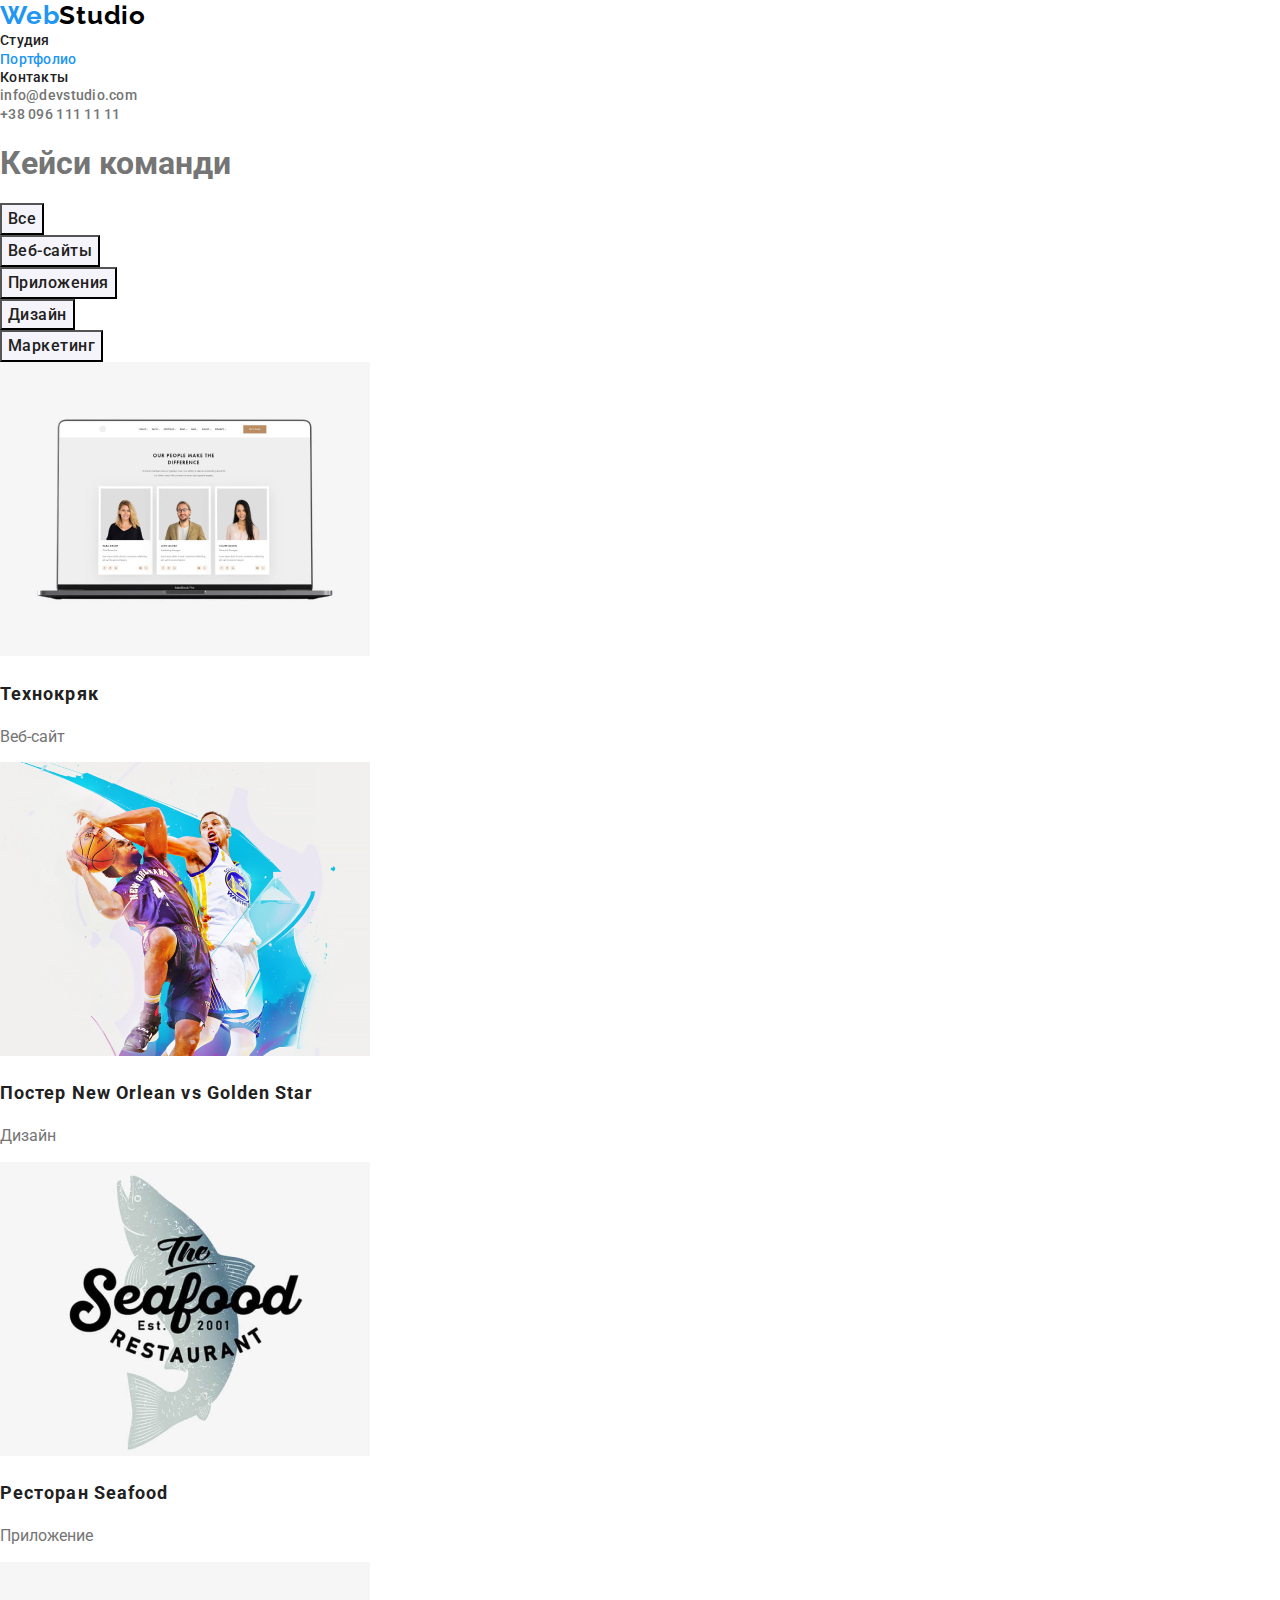
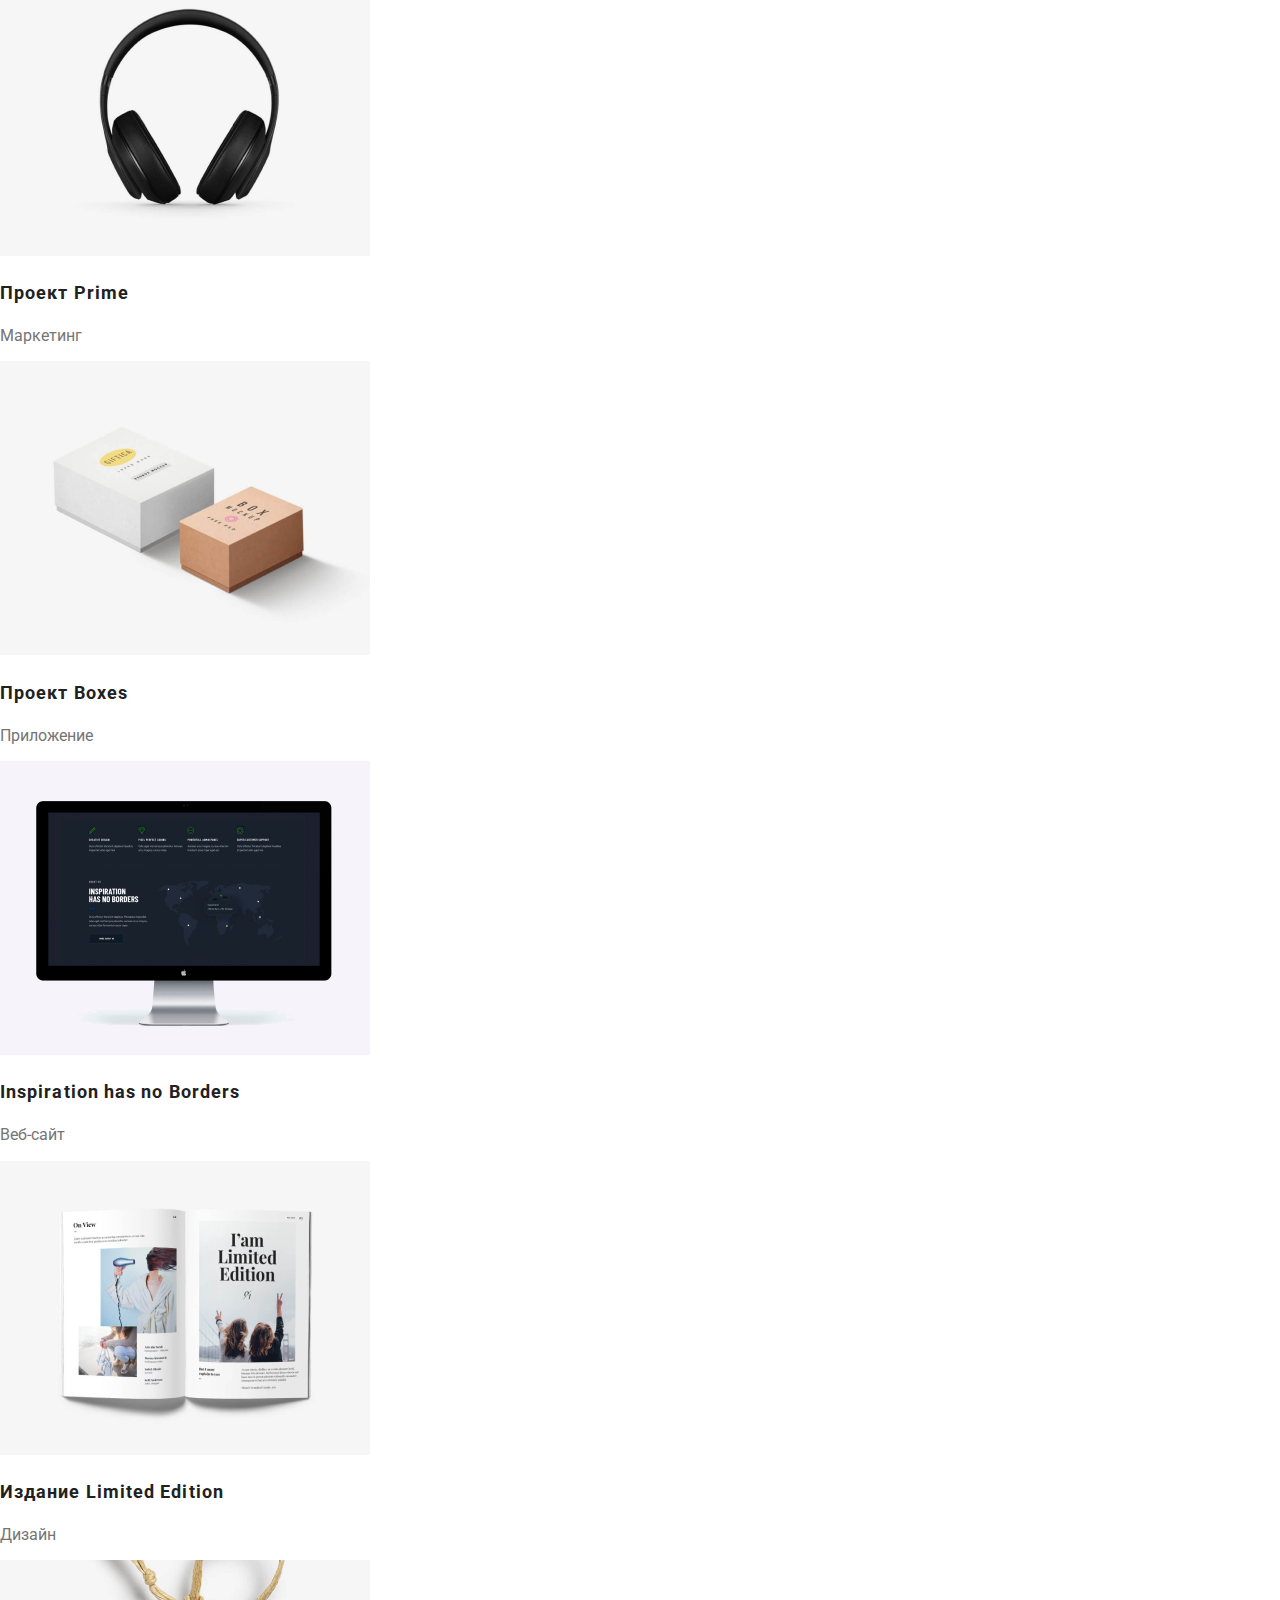
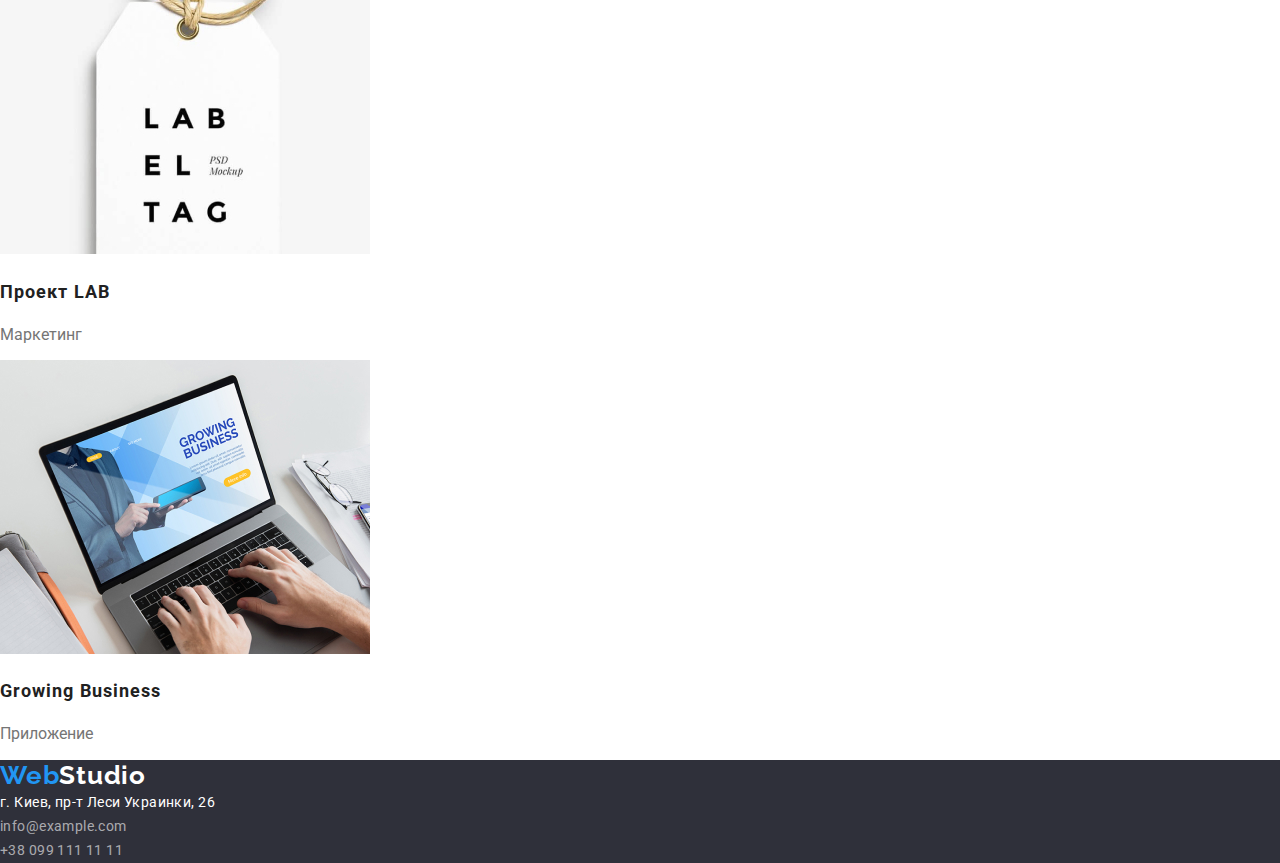
==== portfolio.html @ 293c6538 "Initial commit" ====
<!DOCTYPE html>
<html lang="ru">

<head>
    <meta charset="UTF-8">
    <meta http-equiv="X-UA-Compatible" content="IE=edge">
    <meta name="viewport" content="width=device-width, initial-scale=1.0">
    <title>Портфоліо</title>
    <link rel="stylesheet"
        href="https://cdnjs.cloudflare.com/ajax/libs/modern-normalize/1.1.0/modern-normalize.min.css" />
    <link rel="preconnect" href="https://fonts.googleapis.com">
    <link rel="preconnect" href="https://fonts.gstatic.com" crossorigin>
    <link
        href="https://fonts.googleapis.com/css2?family=Raleway:wght@700&family=Roboto:wght@400;500;700;900&display=swap"
        rel="stylesheet">
    <link rel="stylesheet" href="./css/styles.css">

<body>
    <!-- Шапка -->

    <header class="header">
        <nav>
            <!-- Header logo -->
            <a href="./index.html" class="header-logo"> <span class="logo-web">Web</span><span
                    class="logo-studio">Studio</span> </a>
            <!-- Header nav -->
            <ul class="header-nav">
                <li>
                    <!-- Header studio -->
                    <a href="./index.html" class="link">Студия</a> </li>
                <li>
                    <!-- Header portfolio -->
                    <a href="./portfolio.html" class="link current">Портфолио</a>
                </li>
                <li>
                    <!-- Header contacts -->
                    <a href="#" class="link">Контакты</a>
                </li>
            </ul>
        </nav>
        <!-- Header contacting -->
        <ul class="header-contacting">
            <li>
                <a href="mailto:info@devstudio.com" class="link">info@devstudio.com</a>
            </li>
            <li>
                <a href="tel:+380961111111" class="link">+38 096 111 11 11</a>
            </li>
        </ul>

    </header>

    <!-- Головна частина сторінки -->
    <main>

        <section class="section-portfolio">
            <h1>Кейси команди</h1>
            <ul class="button-portfolio">
                <li><button type="button" name="All Products" class="btn">Все</button></li>
                <li><button type="button" name="Web Sites" class="btn">Веб-сайты</button></li>
                <li><button type="button" name="Aplications" class="btn">Приложения</button></li>
                <li><button type="button" name="Design" class="btn">Дизайн</li>
                <li><button type="button" name="Marketing" class="btn">Маркетинг</button></li>

            </ul>

            <!-- Список виконаних кейсів команди  -->

            <ul class="cases">
                <li>
                    <img src="./images/portfolio1.jpg" alt="Технокряк" width="370px" height="294px">
                    <h2 class="cases-title">Технокряк</h2>
                    <p class="case-text">Веб-сайт</p>
                </li>
                <li>
                    <img src="./images/portfolio2.jpg" alt="Постер New Orlean vs Golden Star" width="370px"
                        height="294px">
                    <h2 class="cases-title">Постер New Orlean vs Golden Star</h2>
                    <p class="case-text">Дизайн</p>
                </li>
                <li>
                    <img src="./images/portfolio3.jpg" alt="Ресторан Seafood" width="370px" height="294px">
                    <h2 class="cases-title">Ресторан Seafood</h2>
                    <p class="case-text">Приложение</p>
                </li>
                <li>
                    <img src="./images/portfolio4.jpg" alt="Проект Prime" width="370px" height="294px">
                    <h2 class="cases-title">Проект Prime</h2>
                    <p class="case-text">Маркетинг</p>
                </li>
                <li>
                    <img src="./images/portfolio5.jpg" alt="Проект Boxes" width="370px" height="294px">
                    <h2 class="cases-title">Проект Boxes</h2>
                    <p class="case-text">Приложение</p>
                </li>
                <li>
                    <img src="./images/portfolio6.jpg" alt="Inspiration has no Borders" width="370px" height="294px">
                    <h2 class="cases-title">Inspiration has no Borders</h2>
                    <p class="case-text">Веб-сайт</p>
                </li>
                <li>
                    <img src="./images/portfolio7.jpg" alt="Издание Limited Edition" width="370px" height="294px">
                    <h2 class="cases-title">Издание Limited Edition</h2>
                    <p class="case-text">Дизайн</p>
                </li>
                <li>
                    <img src="./images/portfolio8.jpg" alt="Проект LAB" width="370px" height="294px">
                    <h2 class="cases-title">Проект LAB</h2>
                    <p class="case-text">Маркетинг</p>
                </li>
                <li>
                    <img src="./images/portfolio9.jpg" alt="Growing Business" width="370px" height="294px">
                    <h2 class="cases-title">Growing Business</h2>
                    <p class="case-text">Приложение</p>
                </li>

            </ul>

        </section>

    </main>
    <!-- Підвал сторінки -->
    <footer class="footer">
        <a href="./index.html" class="footer-logo"><span class="logo-web-footer">Web</span><span
                class="logo-studio-footer">Studio</span></a>
        <!-- Адреса і реквізити пошти і контактування -->
        <adress class="adress">
            <ul>
                <li><a href="#" class="adr">г. Киев, пр-т Леси Украинки, 26</a></li>
                <li><a href="mailto:info@example.com" class="link">info@example.com</a></li>
                <li><a href="tel:+380991111111" class="link">+38 099 111 11 11</a></li>
            </ul>
        </adress>


    </footer>
    </head>
---- css/styles.css ----
html {
    box-sizing: border-box;
}

*,
*::before,
*::after {
    box-sizing: inherit;
}

:root {
    --primary-text-color: #212121;
    --text-color: #757575;
    --text-link: #2196F3;
    --hero: #FFFFFF;
    --background-team: #F5F4FA;
    --bacground-color-hero: #2F303A;
    --footer-color-text: rgba(255, 255, 255, 0.6);
    --logo-studio: #000000;
    --button-bcg: #F5F4FA;

}


body {
    font-family: 'Roboto',
        sans-serif;
    background-color: var(--hero);
    color: var(--text-color);
}

ul {
    list-style: none;
    margin: 0;
    padding: 0;
}

/* Шапка */

/* Кольори */
/* #212121 текст чорний */
/*  #757575 колір номера телефону*/
/* #2196F3 текст синій */


.header-logo {
    font-family: 'Raleway';
    font-weight: 700;
    font-size: 26px;
    line-height: 1.2;
    letter-spacing: 0.03em;

    text-decoration: none;
}

.header-logo .logo-web {
    color: var(--text-link)
}

.header-logo .logo-studio {
    color: var(--logo-studio);
}

.header-nav .link {
    font-weight: 500;
    font-size: 14px;
    line-height: 1.14;
    letter-spacing: 0.02em;

    color: var(--primary-text-color);

    text-decoration: none;
}

.header-nav .link.current {
    color: var(--text-link);
}

.header-nav .link:hover,
.header-nav .link:focus {
    color: var(--text-link);
}



.header-contacting .link {
    font-weight: 500;
    font-size: 14px;
    line-height: 1.14;
    letter-spacing: 0.02em;

    color: var(--text-color);

    text-decoration: none;
}

.header-contacting .link:hover,
.header-contacting .link:focus {
    color: var(--text-link);
}

/* Головна сторінка */
/* фон головного заголовку background: #2F303A */
/* фон сторінки background: background: #FFFFFF; */
/* Фон Наша команда background: #F5F4FA */
/* #FFFFFF головний заголовок і колір кнопки*/
/* Середина */
/* Секція заголовки#212121 */
/* Секція тексти абзаци #757575 */
/* Другий і наступний заголовок + Прізвище ім'я  #212121 */
/* Професія #757575 */

/* HERO */
.hero {
    background-color: #2F303A;
    margin-bottom: 94px;
}

.hero .hero-title {
    margin-top: 0;
    margin-bottom: 30px;
    color: var(--hero);
    font-weight: 900;
    font-size: 44px;
    line-height: 1.36;
    text-align: center;
    letter-spacing: 0.06em;
    text-transform: uppercase;
}

/* Кнопка */
.hero .button {
    display: inline;
    font-family: inherit;
    color: var(--hero);
    background-color: var(--text-link);
    /* position: absolute; */
    width: 200px;
    height: 50px;
    /* left: 705px;
    top: 430px; */
    box-shadow: 0px 4px 4px rgba(0, 0, 0, 0.15);
    border-radius: 4px;

}

.button {
    font-weight: 700;
    font-size: 16px;
    line-height: 1.88;
    display: flex;
    align-items: center;
    text-align: center;
    letter-spacing: 0.06em;

    cursor: pointer;
}

/* SECTION середина */
.section-heading {
    margin-top: 0;
    margin-bottom: 0;

}

.section .section-title {

    font-weight: 700;
    font-size: 36px;
    line-height: 1.16;
    text-align: center;
    letter-spacing: 0.03em;

    color: var(--primary-text-color);

}

.section .section-title-second {

    font-weight: 700;
    font-size: 14px;
    line-height: 1.14;
    letter-spacing: 0.03em;
    text-transform: uppercase;

    color: var(--primary-text-color);
}

.section .section-text {

    font-size: 14px;
    line-height: 1.71;
    letter-spacing: 0.03em;

    /* color: var(--text-color); */
}

.section .section-name {

    font-weight: 500;
    font-size: 16px;
    line-height: 1.18;
    text-align: center;
    letter-spacing: 0.03em;

    color: var(--primary-text-color);
}

.section .section-position {

    font-size: 16px;
    line-height: 1.18;
    text-align: center;
    letter-spacing: 0.03em;
}

/* Підвал */
/* Лого перша частина #2196F3 */
/* Лого друга частина #FFFFFF */
/* Адреса #FFFFFF */
/* пошта і телефон rgba(255, 255, 255, 0.6) */

/* 2-га сторінка фон background: #E5E5E5 */
.footer {
    background-color: var(--bacground-color-hero);
}


.footer-logo {
    font-family: 'Raleway';
    /* font-style: normal; */
    font-weight: 700;
    font-size: 26px;
    line-height: 1.19;
    letter-spacing: 0.03em;

    text-decoration: none;
}

.footer-logo .logo-web-footer {
    color: var(--text-link);
}

.footer-logo .logo-studio-footer {
    color: var(--hero);
}

.adress .adr {
    font-size: 14px;
    line-height: 1.71;
    letter-spacing: 0.03em;

    color: var(--hero);
    text-decoration: none;

}

.adress .link {
    font-size: 14px;
    line-height: 1.71;
    letter-spacing: 0.03em;

    color: var(--footer-color-text);

    text-decoration: none;
}

.adress .link:hover,
.adress .link:focus {
    color: var(--text-link);
}


/* П О Р Т Ф О Л І О  */

/* Головна частина сторінки */
.section-portfolio {
    background-color: var(--hero)
}

.button-portfolio .btn {
    font-family: inherit;

    font-weight: 500;
    font-size: 16px;
    line-height: 1.62;
    text-align: center;
    letter-spacing: 0.03em;
    background-color: var(--button-bcg);

    color: var(--primary-text-color);

    cursor: pointer;
}

.button-portfolio .btn:hover,
.button-portfolio .btn:focus {
    background-color: var(--text-link);
    color: var(--hero);
}

.cases .cases-title {

    font-weight: 700;
    font-size: 18px;
    line-height: 2;
    letter-spacing: 0.06em;

    color: var(--primary-text-color);
}

.cases .cases-text {

    font-size: 16px;
    line-height: 1.88;
    letter-spacing: 0.03em;
}
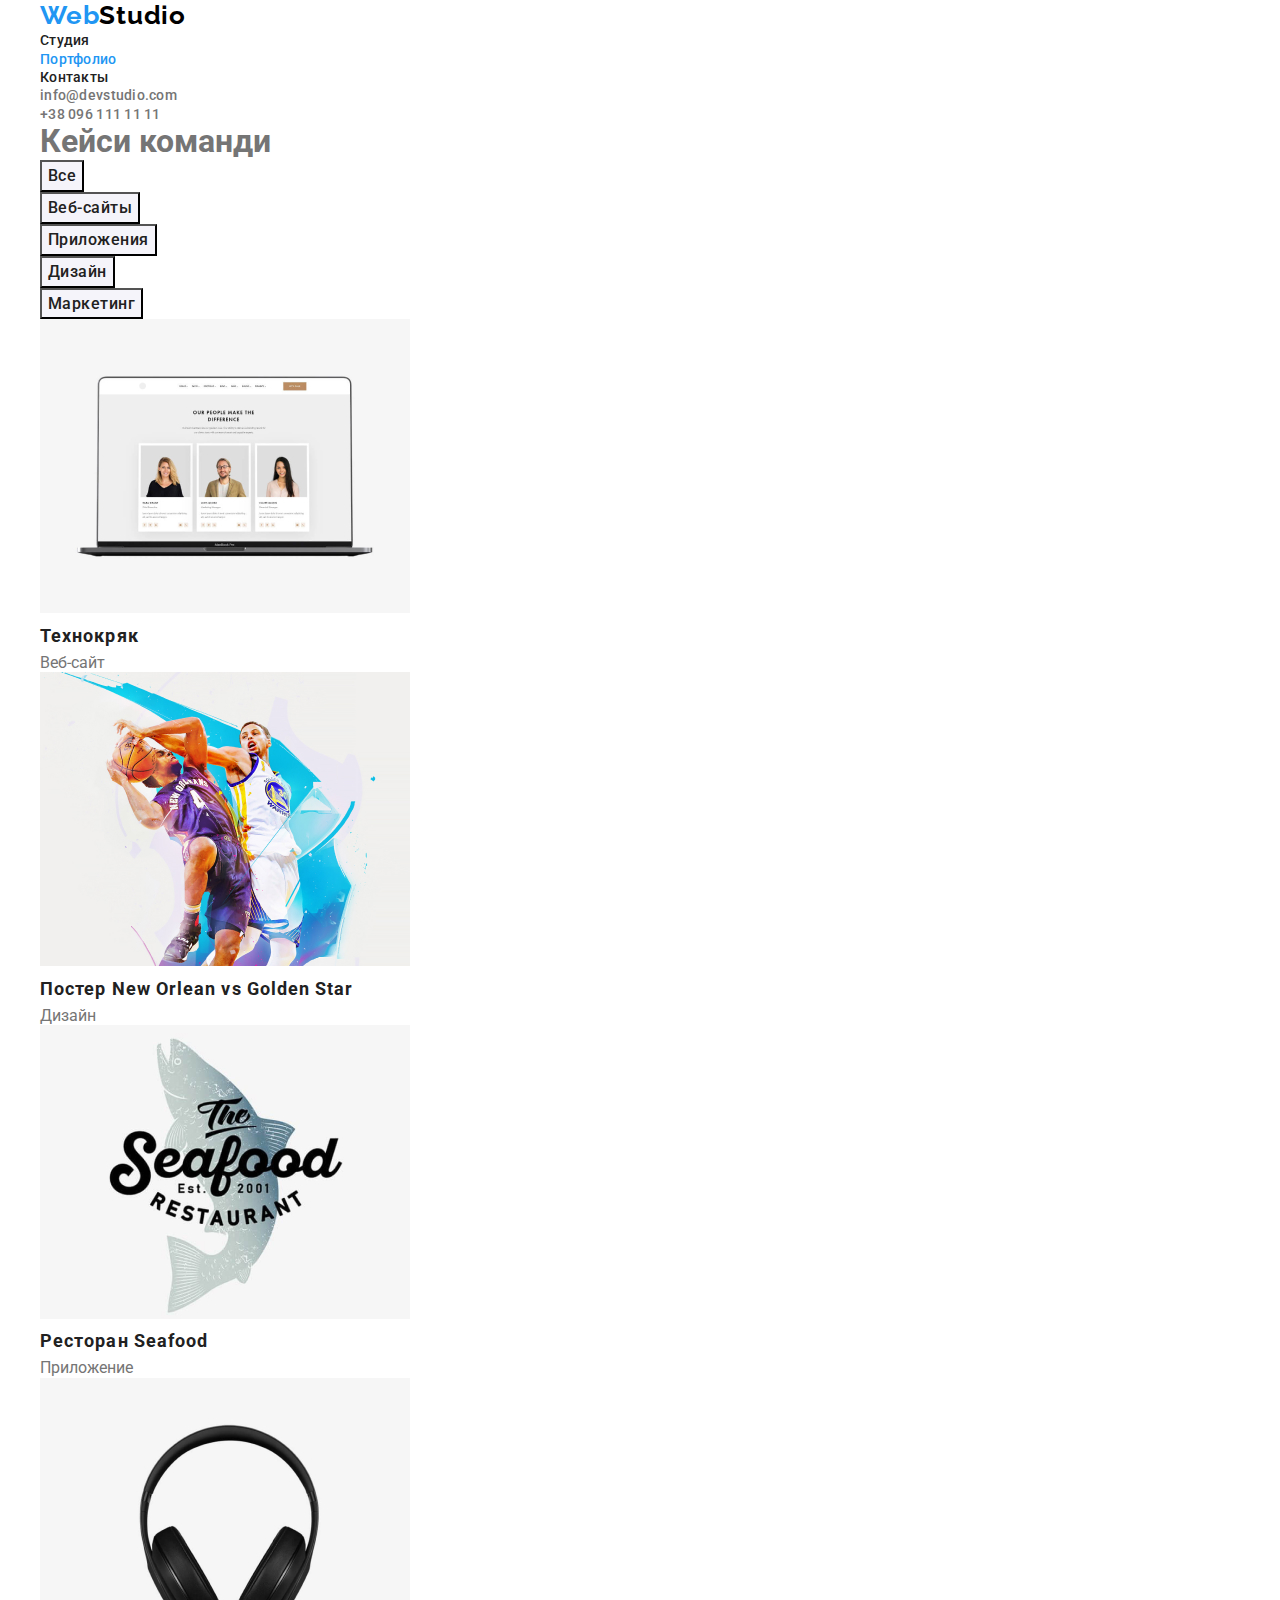
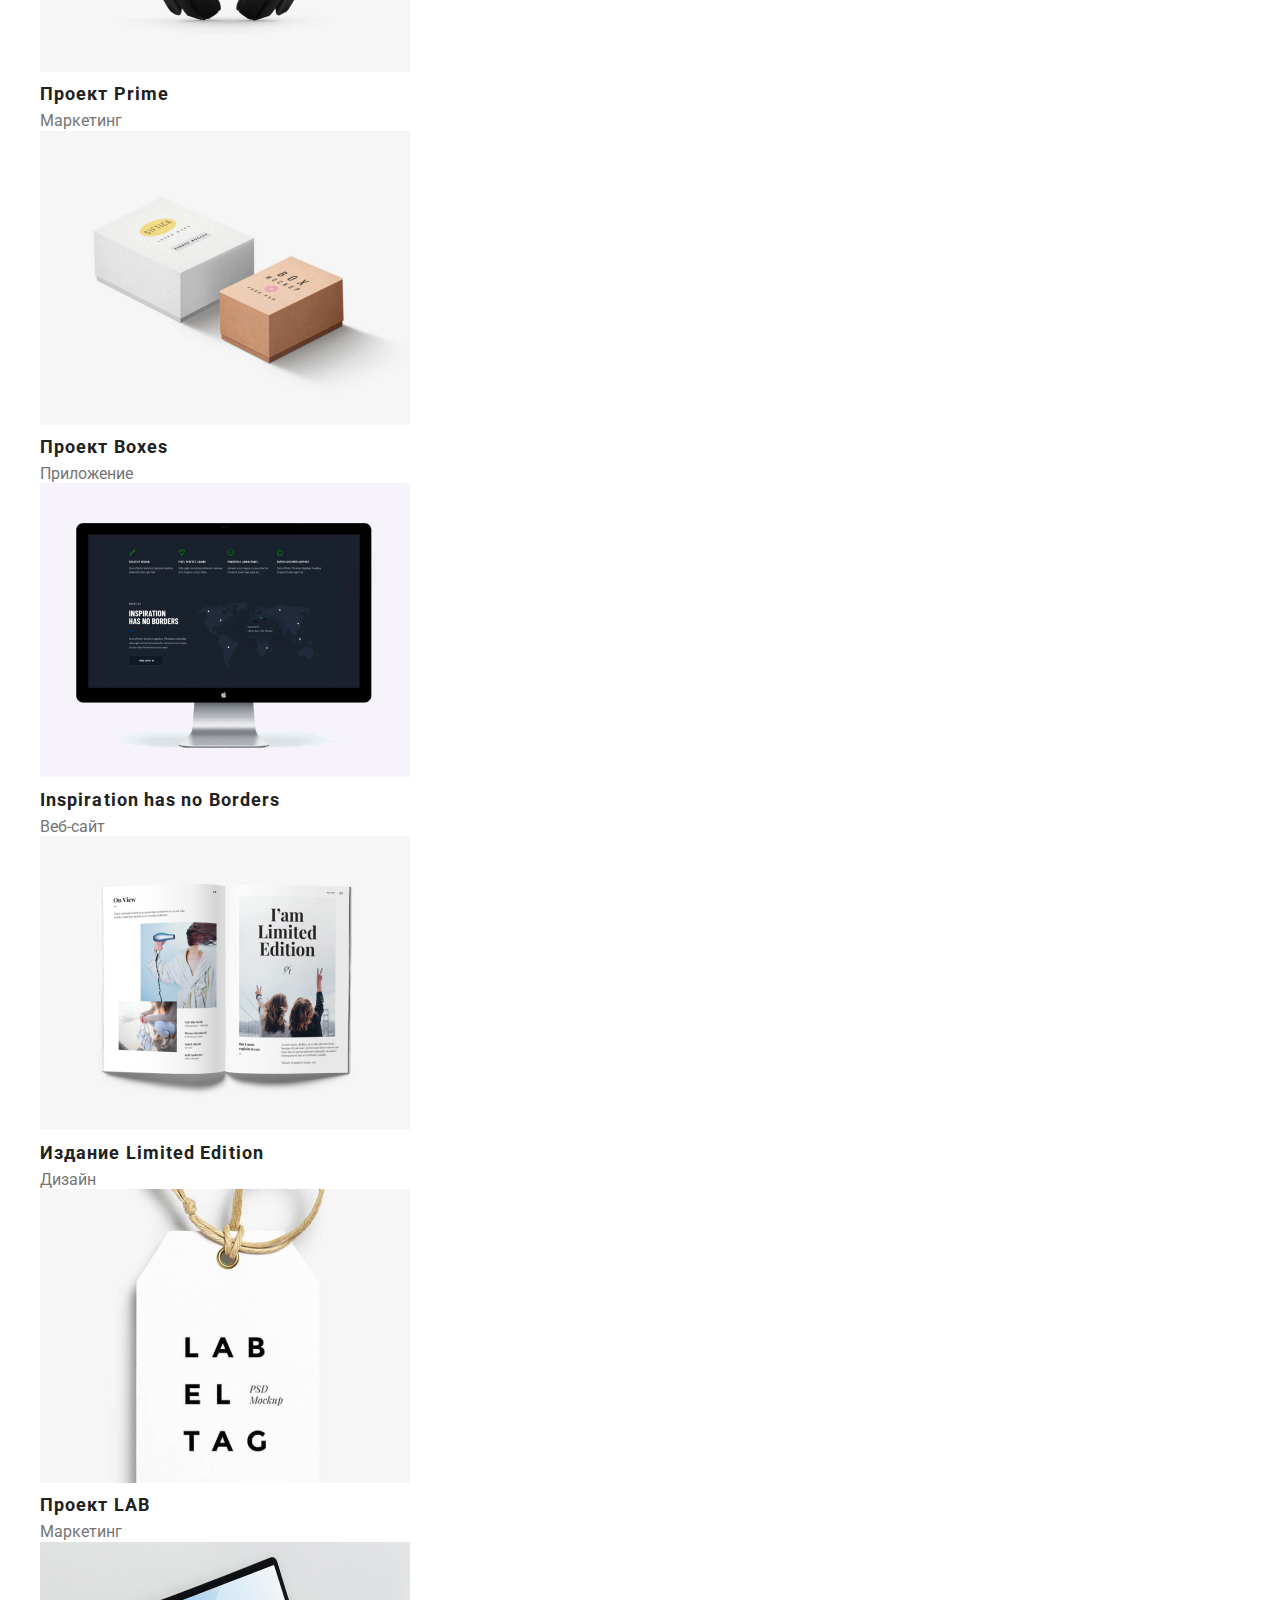
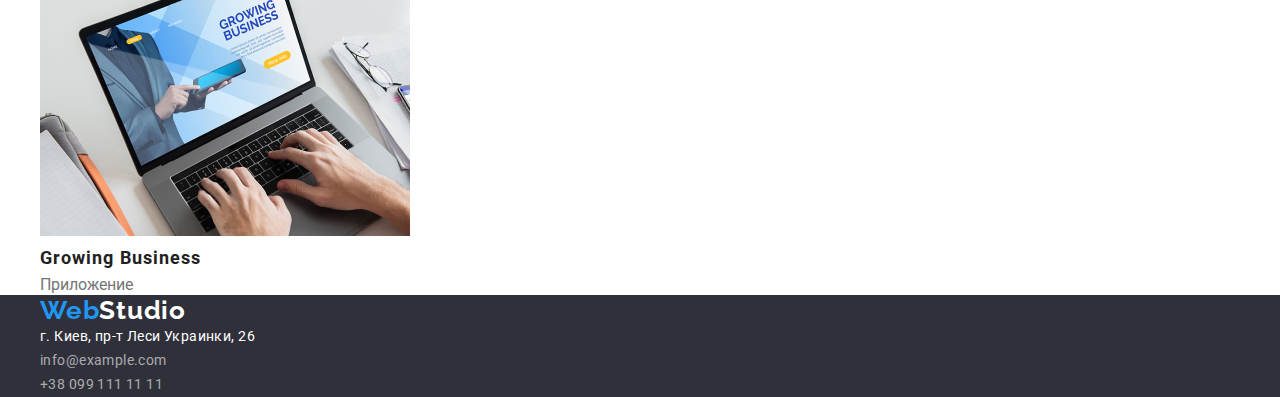
==== commit 6f4a6c85: "1" ====
--- a/portfolio.html
+++ b/portfolio.html
@@ -15,123 +15,130 @@
         rel="stylesheet">
     <link rel="stylesheet" href="./css/styles.css">
 
-<body>
+
     <!-- Шапка -->
 
     <header class="header">
-        <nav>
-            <!-- Header logo -->
-            <a href="./index.html" class="header-logo"> <span class="logo-web">Web</span><span
-                    class="logo-studio">Studio</span> </a>
-            <!-- Header nav -->
-            <ul class="header-nav">
+        <div class="container">
+            <nav>
+                <!-- Header logo -->
+                <a href="./index.html" class="header-logo"> <span class="logo-web">Web</span><span
+                        class="logo-studio">Studio</span> </a>
+                <!-- Header nav -->
+                <ul class="header-nav">
+                    <li>
+                        <!-- Header studio -->
+                        <a href="./index.html" class="link">Студия</a> </li>
+                    <li>
+                        <!-- Header portfolio -->
+                        <a href="./portfolio.html" class="link current">Портфолио</a>
+                    </li>
+                    <li>
+                        <!-- Header contacts -->
+                        <a href="#" class="link">Контакты</a>
+                    </li>
+                </ul>
+            </nav>
+            <!-- Header contacting -->
+            <ul class="header-contacting">
                 <li>
-                    <!-- Header studio -->
-                    <a href="./index.html" class="link">Студия</a> </li>
-                <li>
-                    <!-- Header portfolio -->
-                    <a href="./portfolio.html" class="link current">Портфолио</a>
+                    <a href="mailto:info@devstudio.com" class="link">info@devstudio.com</a>
                 </li>
                 <li>
-                    <!-- Header contacts -->
-                    <a href="#" class="link">Контакты</a>
+                    <a href="tel:+380961111111" class="link">+38 096 111 11 11</a>
                 </li>
             </ul>
-        </nav>
-        <!-- Header contacting -->
-        <ul class="header-contacting">
-            <li>
-                <a href="mailto:info@devstudio.com" class="link">info@devstudio.com</a>
-            </li>
-            <li>
-                <a href="tel:+380961111111" class="link">+38 096 111 11 11</a>
-            </li>
-        </ul>
+        </div>
+    </header>
 
-    </header>
+
 
     <!-- Головна частина сторінки -->
     <main>
 
         <section class="section-portfolio">
-            <h1>Кейси команди</h1>
-            <ul class="button-portfolio">
-                <li><button type="button" name="All Products" class="btn">Все</button></li>
-                <li><button type="button" name="Web Sites" class="btn">Веб-сайты</button></li>
-                <li><button type="button" name="Aplications" class="btn">Приложения</button></li>
-                <li><button type="button" name="Design" class="btn">Дизайн</li>
-                <li><button type="button" name="Marketing" class="btn">Маркетинг</button></li>
+            <div class="container">
+                <h1>Кейси команди</h1>
+                <ul class="button-portfolio">
+                    <li><button type="button" name="All Products" class="btn">Все</button></li>
+                    <li><button type="button" name="Web Sites" class="btn">Веб-сайты</button></li>
+                    <li><button type="button" name="Aplications" class="btn">Приложения</button></li>
+                    <li><button type="button" name="Design" class="btn">Дизайн</li>
+                    <li><button type="button" name="Marketing" class="btn">Маркетинг</button></li>
 
-            </ul>
+                </ul>
 
-            <!-- Список виконаних кейсів команди  -->
+                <!-- Список виконаних кейсів команди  -->
 
-            <ul class="cases">
-                <li>
-                    <img src="./images/portfolio1.jpg" alt="Технокряк" width="370px" height="294px">
-                    <h2 class="cases-title">Технокряк</h2>
-                    <p class="case-text">Веб-сайт</p>
-                </li>
-                <li>
-                    <img src="./images/portfolio2.jpg" alt="Постер New Orlean vs Golden Star" width="370px"
-                        height="294px">
-                    <h2 class="cases-title">Постер New Orlean vs Golden Star</h2>
-                    <p class="case-text">Дизайн</p>
-                </li>
-                <li>
-                    <img src="./images/portfolio3.jpg" alt="Ресторан Seafood" width="370px" height="294px">
-                    <h2 class="cases-title">Ресторан Seafood</h2>
-                    <p class="case-text">Приложение</p>
-                </li>
-                <li>
-                    <img src="./images/portfolio4.jpg" alt="Проект Prime" width="370px" height="294px">
-                    <h2 class="cases-title">Проект Prime</h2>
-                    <p class="case-text">Маркетинг</p>
-                </li>
-                <li>
-                    <img src="./images/portfolio5.jpg" alt="Проект Boxes" width="370px" height="294px">
-                    <h2 class="cases-title">Проект Boxes</h2>
-                    <p class="case-text">Приложение</p>
-                </li>
-                <li>
-                    <img src="./images/portfolio6.jpg" alt="Inspiration has no Borders" width="370px" height="294px">
-                    <h2 class="cases-title">Inspiration has no Borders</h2>
-                    <p class="case-text">Веб-сайт</p>
-                </li>
-                <li>
-                    <img src="./images/portfolio7.jpg" alt="Издание Limited Edition" width="370px" height="294px">
-                    <h2 class="cases-title">Издание Limited Edition</h2>
-                    <p class="case-text">Дизайн</p>
-                </li>
-                <li>
-                    <img src="./images/portfolio8.jpg" alt="Проект LAB" width="370px" height="294px">
-                    <h2 class="cases-title">Проект LAB</h2>
-                    <p class="case-text">Маркетинг</p>
-                </li>
-                <li>
-                    <img src="./images/portfolio9.jpg" alt="Growing Business" width="370px" height="294px">
-                    <h2 class="cases-title">Growing Business</h2>
-                    <p class="case-text">Приложение</p>
-                </li>
+                <ul class="cases">
+                    <li>
+                        <img src="./images/portfolio1.jpg" alt="Технокряк" width="370px" height="294px">
+                        <h2 class="cases-title">Технокряк</h2>
+                        <p class="case-text">Веб-сайт</p>
+                    </li>
+                    <li>
+                        <img src="./images/portfolio2.jpg" alt="Постер New Orlean vs Golden Star" width="370px"
+                            height="294px">
+                        <h2 class="cases-title">Постер New Orlean vs Golden Star</h2>
+                        <p class="case-text">Дизайн</p>
+                    </li>
+                    <li>
+                        <img src="./images/portfolio3.jpg" alt="Ресторан Seafood" width="370px" height="294px">
+                        <h2 class="cases-title">Ресторан Seafood</h2>
+                        <p class="case-text">Приложение</p>
+                    </li>
+                    <li>
+                        <img src="./images/portfolio4.jpg" alt="Проект Prime" width="370px" height="294px">
+                        <h2 class="cases-title">Проект Prime</h2>
+                        <p class="case-text">Маркетинг</p>
+                    </li>
+                    <li>
+                        <img src="./images/portfolio5.jpg" alt="Проект Boxes" width="370px" height="294px">
+                        <h2 class="cases-title">Проект Boxes</h2>
+                        <p class="case-text">Приложение</p>
+                    </li>
+                    <li>
+                        <img src="./images/portfolio6.jpg" alt="Inspiration has no Borders" width="370px"
+                            height="294px">
+                        <h2 class="cases-title">Inspiration has no Borders</h2>
+                        <p class="case-text">Веб-сайт</p>
+                    </li>
+                    <li>
+                        <img src="./images/portfolio7.jpg" alt="Издание Limited Edition" width="370px" height="294px">
+                        <h2 class="cases-title">Издание Limited Edition</h2>
+                        <p class="case-text">Дизайн</p>
+                    </li>
+                    <li>
+                        <img src="./images/portfolio8.jpg" alt="Проект LAB" width="370px" height="294px">
+                        <h2 class="cases-title">Проект LAB</h2>
+                        <p class="case-text">Маркетинг</p>
+                    </li>
+                    <li>
+                        <img src="./images/portfolio9.jpg" alt="Growing Business" width="370px" height="294px">
+                        <h2 class="cases-title">Growing Business</h2>
+                        <p class="case-text">Приложение</p>
+                    </li>
 
-            </ul>
+                </ul>
+            </div>
 
         </section>
 
     </main>
     <!-- Підвал сторінки -->
     <footer class="footer">
-        <a href="./index.html" class="footer-logo"><span class="logo-web-footer">Web</span><span
-                class="logo-studio-footer">Studio</span></a>
-        <!-- Адреса і реквізити пошти і контактування -->
-        <adress class="adress">
-            <ul>
-                <li><a href="#" class="adr">г. Киев, пр-т Леси Украинки, 26</a></li>
-                <li><a href="mailto:info@example.com" class="link">info@example.com</a></li>
-                <li><a href="tel:+380991111111" class="link">+38 099 111 11 11</a></li>
-            </ul>
-        </adress>
+        <div class="container">
+            <a href="./index.html" class="footer-logo"><span class="logo-web-footer">Web</span><span
+                    class="logo-studio-footer">Studio</span></a>
+            <!-- Адреса і реквізити пошти і контактування -->
+            <adress class="adress">
+                <ul>
+                    <li><a href="#" class="adr">г. Киев, пр-т Леси Украинки, 26</a></li>
+                    <li><a href="mailto:info@example.com" class="link">info@example.com</a></li>
+                    <li><a href="tel:+380991111111" class="link">+38 099 111 11 11</a></li>
+                </ul>
+            </adress>
 
-
+        </div>
     </footer>
-    </head>+</head>--- a/css/styles.css
+++ b/css/styles.css
@@ -18,6 +18,8 @@
     --footer-color-text: rgba(255, 255, 255, 0.6);
     --logo-studio: #000000;
     --button-bcg: #F5F4FA;
+    --color-line: #ECECEC;
+
 
 }
 
@@ -35,13 +37,24 @@
     padding: 0;
 }
 
+h1,
+h2,
+h3,
+h4,
+h5,
+h6,
+p,
+ul {
+    margin-top: 0;
+    margin-bottom: 0;
+}
+
 /* Шапка */
 
 /* Кольори */
 /* #212121 текст чорний */
 /*  #757575 колір номера телефону*/
 /* #2196F3 текст синій */
-
 
 .header-logo {
     font-family: 'Raleway';
@@ -110,14 +123,20 @@
 /* Другий і наступний заголовок + Прізвище ім'я  #212121 */
 /* Професія #757575 */
 
+.container {
+    width: 1200px;
+    margin: 0 auto;
+}
+
 /* HERO */
 .hero {
     background-color: #2F303A;
-    margin-bottom: 94px;
+    text-align: center;
+    padding-top: 200px;
+    padding-bottom: 200px;
 }
 
 .hero .hero-title {
-    margin-top: 0;
     margin-bottom: 30px;
     color: var(--hero);
     font-weight: 900;
@@ -157,9 +176,20 @@
 }
 
 /* SECTION середина */
+.section {
+    padding-top: 94px;
+    padding-bottom: 94px;
+
+
+}
+
+.section.second-bacground {
+    background-color: var(--background-team);
+}
+
 .section-heading {
-    margin-top: 0;
     margin-bottom: 0;
+    text-transform: uppercase;
 
 }
 
@@ -172,7 +202,12 @@
     letter-spacing: 0.03em;
 
     color: var(--primary-text-color);
-
+    margin-bottom: 50px;
+
+}
+
+.section .section-photo {
+    margin-bottom: 30px;
 }
 
 .section .section-title-second {
@@ -182,6 +217,7 @@
     line-height: 1.14;
     letter-spacing: 0.03em;
     text-transform: uppercase;
+    margin-bottom: 10px;
 
     color: var(--primary-text-color);
 }
@@ -202,6 +238,7 @@
     line-height: 1.18;
     text-align: center;
     letter-spacing: 0.03em;
+    margin-bottom: 10px;
 
     color: var(--primary-text-color);
 }
@@ -212,6 +249,7 @@
     line-height: 1.18;
     text-align: center;
     letter-spacing: 0.03em;
+
 }
 
 /* Підвал */
@@ -226,14 +264,14 @@
 }
 
 
-.footer-logo {
+.footer .footer-logo {
     font-family: 'Raleway';
     /* font-style: normal; */
     font-weight: 700;
     font-size: 26px;
     line-height: 1.19;
     letter-spacing: 0.03em;
-
+    padding-bottom: 20px;
     text-decoration: none;
 }
 
@@ -243,7 +281,12 @@
 
 .footer-logo .logo-studio-footer {
     color: var(--hero);
-}
+
+}
+
+/* .adress {
+    margin-top: 20px;
+} */
 
 .adress .adr {
     font-size: 14px;
@@ -252,6 +295,7 @@
 
     color: var(--hero);
     text-decoration: none;
+    margin-bottom: 9px;
 
 }
 
@@ -263,6 +307,7 @@
     color: var(--footer-color-text);
 
     text-decoration: none;
+    margin-bottom: 9px;
 }
 
 .adress .link:hover,
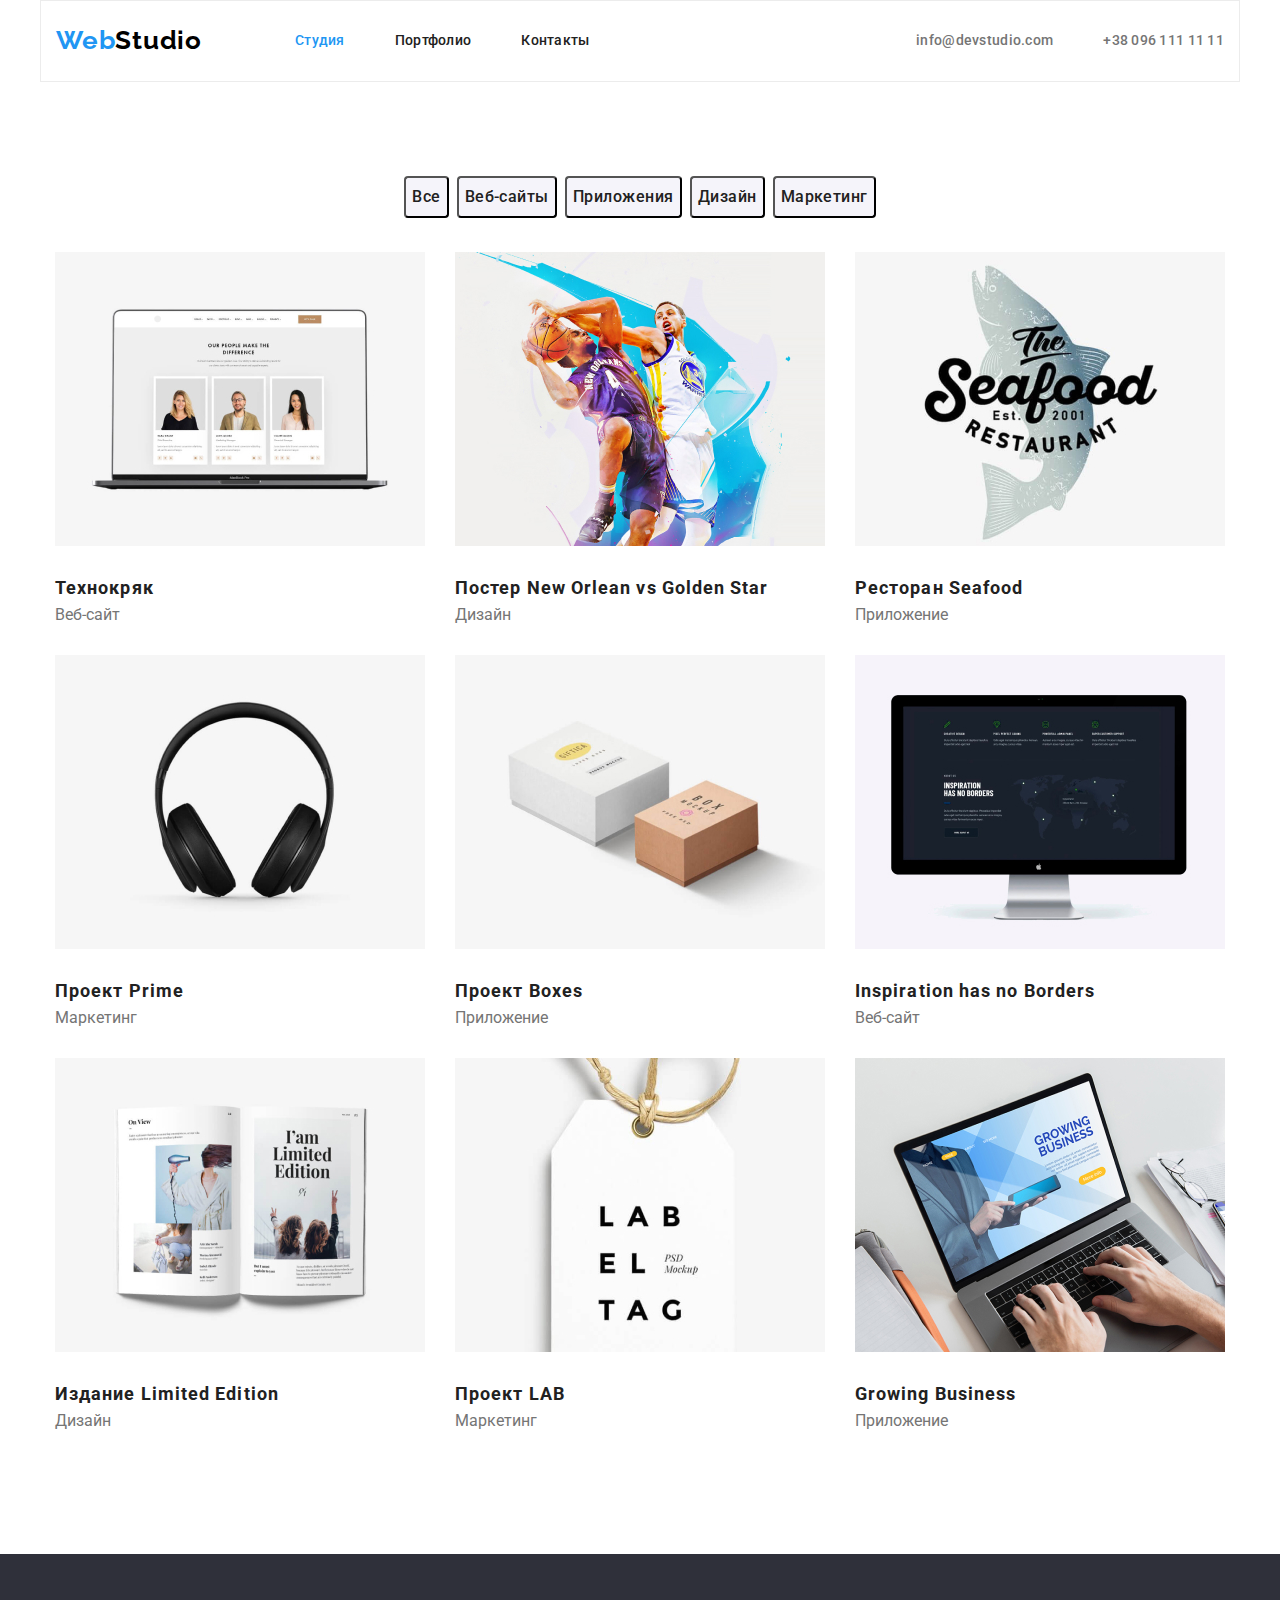
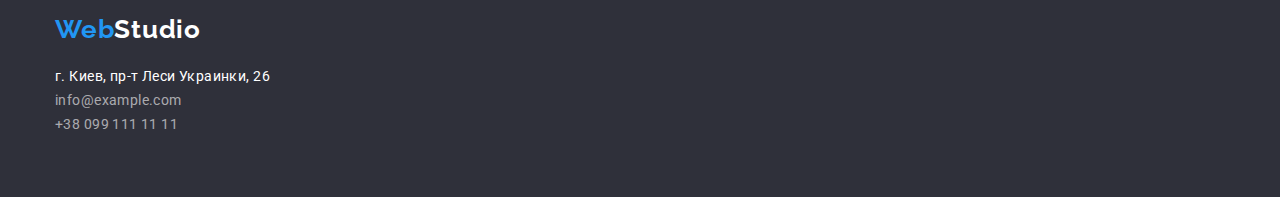
==== commit a308b45d: "2" ====
--- a/portfolio.html
+++ b/portfolio.html
@@ -19,21 +19,21 @@
     <!-- Шапка -->
 
     <header class="header">
-        <div class="container">
-            <nav>
+        <div class="container main-nav">
+            <nav class="nav-header">
                 <!-- Header logo -->
                 <a href="./index.html" class="header-logo"> <span class="logo-web">Web</span><span
                         class="logo-studio">Studio</span> </a>
                 <!-- Header nav -->
                 <ul class="header-nav">
-                    <li>
+                    <li class="item">
                         <!-- Header studio -->
-                        <a href="./index.html" class="link">Студия</a> </li>
-                    <li>
+                        <a href="./index.html" class="link current">Студия</a></li>
+                    <li class="item">
                         <!-- Header portfolio -->
-                        <a href="./portfolio.html" class="link current">Портфолио</a>
+                        <a href="./portfolio.html" class="link">Портфолио</a>
                     </li>
-                    <li>
+                    <li class="item">
                         <!-- Header contacts -->
                         <a href="#" class="link">Контакты</a>
                     </li>
@@ -41,14 +41,15 @@
             </nav>
             <!-- Header contacting -->
             <ul class="header-contacting">
-                <li>
+                <li class="item">
                     <a href="mailto:info@devstudio.com" class="link">info@devstudio.com</a>
                 </li>
-                <li>
+                <li class="item">
                     <a href="tel:+380961111111" class="link">+38 096 111 11 11</a>
                 </li>
             </ul>
         </div>
+
     </header>
 
 
@@ -58,63 +59,70 @@
 
         <section class="section-portfolio">
             <div class="container">
-                <h1>Кейси команди</h1>
+                <h1 class="portfolio-title">Кейси команди</h1>
                 <ul class="button-portfolio">
-                    <li><button type="button" name="All Products" class="btn">Все</button></li>
-                    <li><button type="button" name="Web Sites" class="btn">Веб-сайты</button></li>
-                    <li><button type="button" name="Aplications" class="btn">Приложения</button></li>
-                    <li><button type="button" name="Design" class="btn">Дизайн</li>
-                    <li><button type="button" name="Marketing" class="btn">Маркетинг</button></li>
+                    <li class="item"><button type="button" name="All Products" class="btn">Все</button></li>
+                    <li class="item"><button type="button" name="Web Sites" class="btn">Веб-сайты</button></li>
+                    <li class="item"><button type="button" name="Aplications" class="btn">Приложения</button></li>
+                    <li class="item"><button type="button" name="Design" class="btn">Дизайн</li>
+                    <li class="item"><button type="button" name="Marketing" class="btn">Маркетинг</button></li>
 
                 </ul>
 
                 <!-- Список виконаних кейсів команди  -->
 
                 <ul class="cases">
-                    <li>
-                        <img src="./images/portfolio1.jpg" alt="Технокряк" width="370px" height="294px">
+                    <li class="cases-items">
+                        <img class="cases-img" src="./images/portfolio1.jpg" alt="Технокряк" width="370px"
+                            height="294px">
                         <h2 class="cases-title">Технокряк</h2>
                         <p class="case-text">Веб-сайт</p>
                     </li>
-                    <li>
-                        <img src="./images/portfolio2.jpg" alt="Постер New Orlean vs Golden Star" width="370px"
-                            height="294px">
+                    <li class="cases-items">
+                        <img class="cases-img" src="./images/portfolio2.jpg" alt="Постер New Orlean vs Golden Star"
+                            width="370px" height="294px">
                         <h2 class="cases-title">Постер New Orlean vs Golden Star</h2>
                         <p class="case-text">Дизайн</p>
                     </li>
-                    <li>
-                        <img src="./images/portfolio3.jpg" alt="Ресторан Seafood" width="370px" height="294px">
+                    <li class="cases-items">
+                        <img class="cases-img" src="./images/portfolio3.jpg" alt="Ресторан Seafood" width="370px"
+                            height="294px">
                         <h2 class="cases-title">Ресторан Seafood</h2>
                         <p class="case-text">Приложение</p>
                     </li>
-                    <li>
-                        <img src="./images/portfolio4.jpg" alt="Проект Prime" width="370px" height="294px">
+                    <li class="cases-items">
+                        <img class="cases-img" src="./images/portfolio4.jpg" alt="Проект Prime" width="370px"
+                            height="294px">
                         <h2 class="cases-title">Проект Prime</h2>
                         <p class="case-text">Маркетинг</p>
                     </li>
-                    <li>
-                        <img src="./images/portfolio5.jpg" alt="Проект Boxes" width="370px" height="294px">
+                    <li class="cases-items">
+                        <img class="cases-img" src="./images/portfolio5.jpg" alt="Проект Boxes" width="370px"
+                            height="294px">
                         <h2 class="cases-title">Проект Boxes</h2>
                         <p class="case-text">Приложение</p>
                     </li>
-                    <li>
-                        <img src="./images/portfolio6.jpg" alt="Inspiration has no Borders" width="370px"
-                            height="294px">
+                    <li class="cases-items">
+                        <img class="cases-img" src="./images/portfolio6.jpg" alt="Inspiration has no Borders"
+                            width="370px" height="294px">
                         <h2 class="cases-title">Inspiration has no Borders</h2>
                         <p class="case-text">Веб-сайт</p>
                     </li>
-                    <li>
-                        <img src="./images/portfolio7.jpg" alt="Издание Limited Edition" width="370px" height="294px">
+                    <li class="cases-items">
+                        <img class="cases-img" src="./images/portfolio7.jpg" alt="Издание Limited Edition" width="370px"
+                            height="294px">
                         <h2 class="cases-title">Издание Limited Edition</h2>
                         <p class="case-text">Дизайн</p>
                     </li>
-                    <li>
-                        <img src="./images/portfolio8.jpg" alt="Проект LAB" width="370px" height="294px">
+                    <li class="cases-items">
+                        <img class="cases-img" src="./images/portfolio8.jpg" alt="Проект LAB" width="370px"
+                            height="294px">
                         <h2 class="cases-title">Проект LAB</h2>
                         <p class="case-text">Маркетинг</p>
                     </li>
-                    <li>
-                        <img src="./images/portfolio9.jpg" alt="Growing Business" width="370px" height="294px">
+                    <li class="cases-items">
+                        <img class="cases-img" src="./images/portfolio9.jpg" alt="Growing Business" width="370px"
+                            height="294px">
                         <h2 class="cases-title">Growing Business</h2>
                         <p class="case-text">Приложение</p>
                     </li>
@@ -127,7 +135,7 @@
     </main>
     <!-- Підвал сторінки -->
     <footer class="footer">
-        <div class="container">
+        <div class="container down-main">
             <a href="./index.html" class="footer-logo"><span class="logo-web-footer">Web</span><span
                     class="logo-studio-footer">Studio</span></a>
             <!-- Адреса і реквізити пошти і контактування -->
@@ -138,7 +146,7 @@
                     <li><a href="tel:+380991111111" class="link">+38 099 111 11 11</a></li>
                 </ul>
             </adress>
+        </div>
 
-        </div>
     </footer>
 </head>--- a/css/styles.css
+++ b/css/styles.css
@@ -57,6 +57,11 @@
 /* #2196F3 текст синій */
 
 .header-logo {
+    display: block;
+    padding-top: 24px;
+    padding-bottom: 25px;
+    margin-right: 93px;
+
     font-family: 'Raleway';
     font-weight: 700;
     font-size: 26px;
@@ -74,14 +79,38 @@
     color: var(--logo-studio);
 }
 
+.main-nav {
+    display: flex;
+    align-items: center;
+    /* justify-content: space-between; */
+    border: 1px solid var(--color-line)
+}
+
+.header-nav {
+    display: flex;
+    align-items: center;
+
+}
+
+.nav-header {
+    display: flex;
+    align-items: center;
+}
+
+.header-nav .item+.item {
+    margin-left: 50px;
+}
+
 .header-nav .link {
+    display: block;
+    padding-top: 32px;
+    padding-bottom: 32px;
+
+    color: var(--primary-text-color);
     font-weight: 500;
     font-size: 14px;
     line-height: 1.14;
     letter-spacing: 0.02em;
-
-    color: var(--primary-text-color);
-
     text-decoration: none;
 }
 
@@ -94,22 +123,37 @@
     color: var(--text-link);
 }
 
-
+.header-contacting {
+    display: flex;
+    margin-left: auto;
+}
+
+.header-contacting .item+.item {
+    margin-left: 50px;
+}
 
 .header-contacting .link {
+    display: block;
+    padding-top: 32px;
+    padding-bottom: 32px;
+
     font-weight: 500;
     font-size: 14px;
     line-height: 1.14;
     letter-spacing: 0.02em;
-
     color: var(--text-color);
-
     text-decoration: none;
 }
 
 .header-contacting .link:hover,
 .header-contacting .link:focus {
     color: var(--text-link);
+}
+
+.line {
+    color: var(--color-line) margin-top: 0;
+    margin-bottom: 0;
+
 }
 
 /* Головна сторінка */
@@ -126,14 +170,18 @@
 .container {
     width: 1200px;
     margin: 0 auto;
+    padding-left: 15px;
+    padding-right: 15px;
 }
 
 /* HERO */
-.hero {
+.hero .container {
     background-color: #2F303A;
     text-align: center;
-    padding-top: 200px;
-    padding-bottom: 200px;
+    width: 1600px;
+    height: 600px;
+
+    padding: 200px 452px;
 }
 
 .hero .hero-title {
@@ -142,9 +190,11 @@
     font-weight: 900;
     font-size: 44px;
     line-height: 1.36;
-    text-align: center;
     letter-spacing: 0.06em;
     text-transform: uppercase;
+
+    max-width: 696px;
+    width: 100%;
 }
 
 /* Кнопка */
@@ -154,12 +204,14 @@
     color: var(--hero);
     background-color: var(--text-link);
     /* position: absolute; */
-    width: 200px;
+    min-width: 200px;
     height: 50px;
     /* left: 705px;
     top: 430px; */
     box-shadow: 0px 4px 4px rgba(0, 0, 0, 0.15);
     border-radius: 4px;
+    padding: 10px 32px;
+
 
 }
 
@@ -173,6 +225,8 @@
     letter-spacing: 0.06em;
 
     cursor: pointer;
+    border: 1px solid transparent;
+
 }
 
 /* SECTION середина */
@@ -183,14 +237,32 @@
 
 }
 
+.section-block {
+    display: flex;
+    /* justify-content: space-between; */
+}
+
+.section-block .item+.item {
+    margin-left: 30px;
+}
+
+.section-block .section-text {
+    display: flex;
+}
+
 .section.second-bacground {
+    padding-top: 0;
+
     background-color: var(--background-team);
 }
 
 .section-heading {
-    margin-bottom: 0;
-    text-transform: uppercase;
-
+    display: none;
+
+}
+
+.section.secondary-section {
+    padding-top: 0;
 }
 
 .section .section-title {
@@ -206,6 +278,37 @@
 
 }
 
+/* SECTION IMAGES */
+
+.section .secondary-title {
+    padding-top: 94px;
+    font-weight: 700;
+    font-size: 36px;
+    line-height: 1.16;
+    text-align: center;
+    letter-spacing: 0.03em;
+
+    color: var(--primary-text-color);
+    margin-bottom: 50px;
+}
+
+.section-images {
+    display: flex;
+}
+
+.section-images .item+.item {
+    margin-left: 30px;
+}
+
+.section-down {
+    display: flex;
+    padding-bottom: 30px;
+}
+
+.section-down .item+.item {
+    margin-left: 30px;
+}
+
 .section .section-photo {
     margin-bottom: 30px;
 }
@@ -223,13 +326,15 @@
 }
 
 .section .section-text {
-
+    max-width: 270px;
     font-size: 14px;
     line-height: 1.71;
     letter-spacing: 0.03em;
 
     /* color: var(--text-color); */
 }
+
+
 
 .section .section-name {
 
@@ -261,8 +366,13 @@
 /* 2-га сторінка фон background: #E5E5E5 */
 .footer {
     background-color: var(--bacground-color-hero);
-}
-
+    padding-bottom: 60px;
+}
+
+.footer-logo {
+    display: block;
+    padding-top: 60px;
+}
 
 .footer .footer-logo {
     font-family: 'Raleway';
@@ -271,7 +381,7 @@
     font-size: 26px;
     line-height: 1.19;
     letter-spacing: 0.03em;
-    padding-bottom: 20px;
+    margin-bottom: 20px;
     text-decoration: none;
 }
 
@@ -287,6 +397,10 @@
 /* .adress {
     margin-top: 20px;
 } */
+.adress {
+    padding-top: 20px;
+    background-color: tomato;
+}
 
 .adress .adr {
     font-size: 14px;
@@ -319,23 +433,35 @@
 /* П О Р Т Ф О Л І О  */
 
 /* Головна частина сторінки */
+.portfolio-title {
+    display: none;
+}
+
 .section-portfolio {
-    background-color: var(--hero)
-}
-
-.button-portfolio .btn {
-    font-family: inherit;
-
-    font-weight: 500;
-    font-size: 16px;
-    line-height: 1.62;
-    text-align: center;
-    letter-spacing: 0.03em;
-    background-color: var(--button-bcg);
-
-    color: var(--primary-text-color);
-
-    cursor: pointer;
+    background-color: var(--hero);
+    padding-top: 94px;
+    padding-bottom: 94px;
+
+}
+
+/* КНОПКИ */
+.button-portfolio {
+    display: flex;
+    margin-bottom: 50px;
+
+    list-style-type: none;
+    display: flex;
+    justify-content: center;
+    margin-bottom: 34px;
+    margin-top: 0;
+
+
+
+}
+
+.button-portfolio .item+.item {
+    margin-left: 8px;
+
 }
 
 .button-portfolio .btn:hover,
@@ -344,18 +470,59 @@
     color: var(--hero);
 }
 
+.button-portfolio .btn {
+    font-family: inherit;
+    padding-top: 6px;
+    padding-bottom: 6px;
+    font-weight: 500;
+    font-size: 16px;
+    line-height: 1.62;
+    text-align: center;
+    letter-spacing: 0.03em;
+    background-color: var(--button-bcg);
+
+    color: var(--primary-text-color);
+
+    cursor: pointer;
+}
+
+.button-portfolio .btn {
+    border-radius: 4px;
+}
+
+/*СПИСОК КЕЙСІВ КОМАНДИ - картинки з підписами */
+
+
+
+
+
+.cases {
+    display: flex;
+    flex-wrap: wrap
+}
+
+.cases .cases-items {
+    margin-right: 30px;
+    margin-bottom: 30px;
+
+}
+
+.cases-items:nth-child(3n) {
+    margin-right: 0;
+}
+
 .cases .cases-title {
 
     font-weight: 700;
     font-size: 18px;
     line-height: 2;
     letter-spacing: 0.06em;
+    padding-top: 20px;
 
     color: var(--primary-text-color);
 }
 
 .cases .cases-text {
-
     font-size: 16px;
     line-height: 1.88;
     letter-spacing: 0.03em;
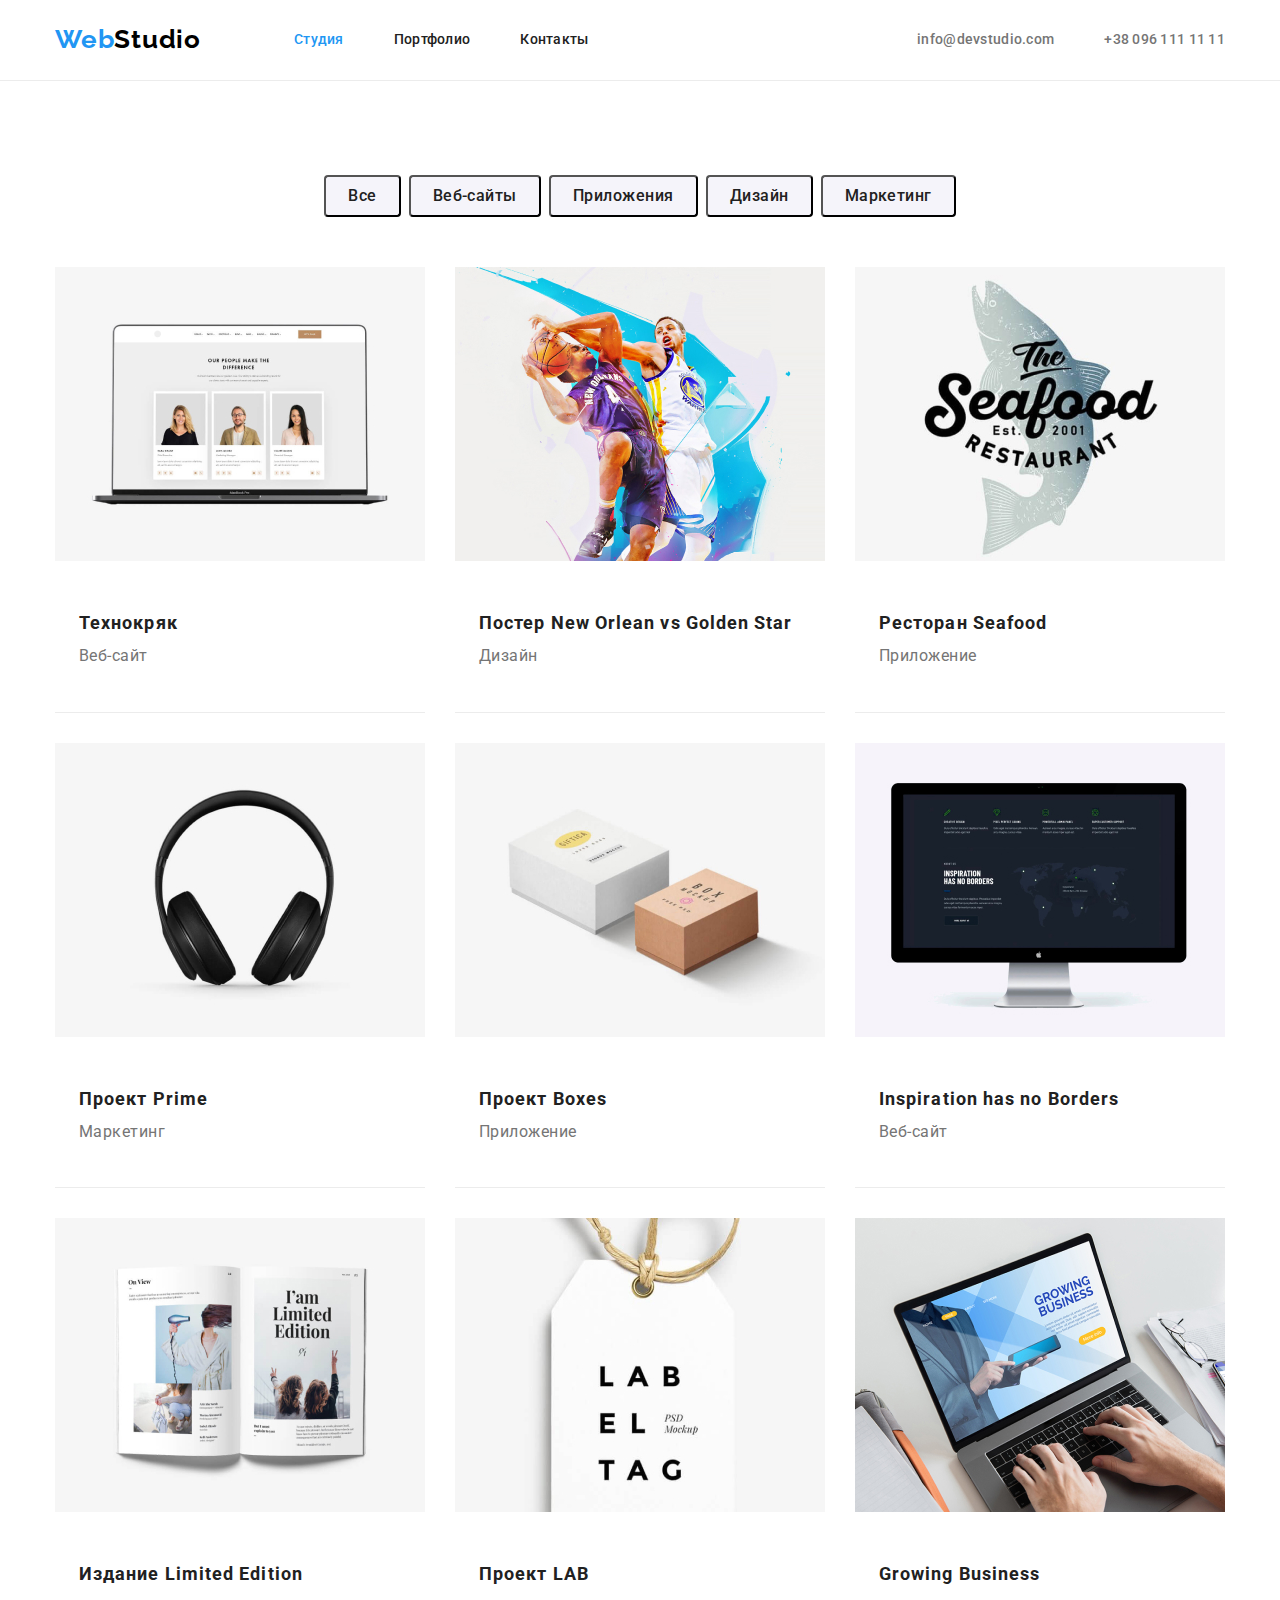
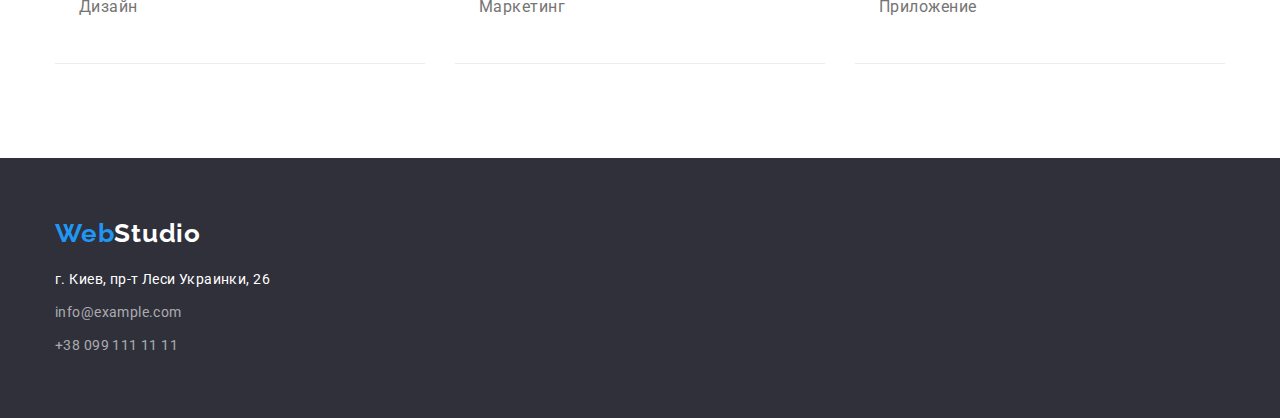
==== commit 4f4c564b: "fix1" ====
--- a/portfolio.html
+++ b/portfolio.html
@@ -75,56 +75,75 @@
                     <li class="cases-items">
                         <img class="cases-img" src="./images/portfolio1.jpg" alt="Технокряк" width="370px"
                             height="294px">
-                        <h2 class="cases-title">Технокряк</h2>
-                        <p class="case-text">Веб-сайт</p>
+
+                        <div class="cases-block-portfolio">
+                            <h2 class="cases-title">Технокряк</h2>
+                            <p class="case-text">Веб-сайт</p>
+                        </div>
                     </li>
                     <li class="cases-items">
                         <img class="cases-img" src="./images/portfolio2.jpg" alt="Постер New Orlean vs Golden Star"
                             width="370px" height="294px">
-                        <h2 class="cases-title">Постер New Orlean vs Golden Star</h2>
-                        <p class="case-text">Дизайн</p>
+                        <div class="cases-block-portfolio">
+                            <h2 class="cases-title">Постер New Orlean vs Golden Star</h2>
+                            <p class="case-text">Дизайн</p>
+                        </div>
                     </li>
                     <li class="cases-items">
                         <img class="cases-img" src="./images/portfolio3.jpg" alt="Ресторан Seafood" width="370px"
                             height="294px">
-                        <h2 class="cases-title">Ресторан Seafood</h2>
-                        <p class="case-text">Приложение</p>
+                        <div class="cases-block-portfolio">
+                            <h2 class="cases-title">Ресторан Seafood</h2>
+                            <p class="case-text">Приложение</p>
+                        </div>
                     </li>
                     <li class="cases-items">
                         <img class="cases-img" src="./images/portfolio4.jpg" alt="Проект Prime" width="370px"
                             height="294px">
-                        <h2 class="cases-title">Проект Prime</h2>
-                        <p class="case-text">Маркетинг</p>
+                        <div class="cases-block-portfolio">
+                            <h2 class="cases-title">Проект Prime</h2>
+                            <p class="case-text">Маркетинг</p>
+                        </div>
                     </li>
                     <li class="cases-items">
                         <img class="cases-img" src="./images/portfolio5.jpg" alt="Проект Boxes" width="370px"
                             height="294px">
-                        <h2 class="cases-title">Проект Boxes</h2>
-                        <p class="case-text">Приложение</p>
+                        <div class="cases-block-portfolio">
+                            <h2 class="cases-title">Проект Boxes</h2>
+                            <p class="case-text">Приложение</p>
+                        </div>
                     </li>
                     <li class="cases-items">
                         <img class="cases-img" src="./images/portfolio6.jpg" alt="Inspiration has no Borders"
                             width="370px" height="294px">
-                        <h2 class="cases-title">Inspiration has no Borders</h2>
-                        <p class="case-text">Веб-сайт</p>
+                        <div class="cases-block-portfolio">
+                            <h2 class="cases-title">Inspiration has no Borders</h2>
+                            <p class="case-text">Веб-сайт</p>
+                        </div>
                     </li>
                     <li class="cases-items">
                         <img class="cases-img" src="./images/portfolio7.jpg" alt="Издание Limited Edition" width="370px"
                             height="294px">
-                        <h2 class="cases-title">Издание Limited Edition</h2>
-                        <p class="case-text">Дизайн</p>
+                        <div class="cases-block-portfolio">
+                            <h2 class="cases-title">Издание Limited Edition</h2>
+                            <p class="case-text">Дизайн</p>
+                        </div>
                     </li>
                     <li class="cases-items">
                         <img class="cases-img" src="./images/portfolio8.jpg" alt="Проект LAB" width="370px"
                             height="294px">
-                        <h2 class="cases-title">Проект LAB</h2>
-                        <p class="case-text">Маркетинг</p>
+                        <div class="cases-block-portfolio">
+                            <h2 class="cases-title">Проект LAB</h2>
+                            <p class="case-text">Маркетинг</p>
+                        </div>
                     </li>
                     <li class="cases-items">
                         <img class="cases-img" src="./images/portfolio9.jpg" alt="Growing Business" width="370px"
                             height="294px">
-                        <h2 class="cases-title">Growing Business</h2>
-                        <p class="case-text">Приложение</p>
+                        <div class="cases-block-portfolio">
+                            <h2 class="cases-title">Growing Business</h2>
+                            <p class="case-text">Приложение</p>
+                        </div>
                     </li>
 
                 </ul>
@@ -141,9 +160,9 @@
             <!-- Адреса і реквізити пошти і контактування -->
             <adress class="adress">
                 <ul>
-                    <li><a href="#" class="adr">г. Киев, пр-т Леси Украинки, 26</a></li>
-                    <li><a href="mailto:info@example.com" class="link">info@example.com</a></li>
-                    <li><a href="tel:+380991111111" class="link">+38 099 111 11 11</a></li>
+                    <li class="adress-item"><a href="#" class="adr">г. Киев, пр-т Леси Украинки, 26</a></li>
+                    <li class="adress-item"><a href="mailto:info@example.com" class="link">info@example.com</a></li>
+                    <li class="adress-item"><a href="tel:+380991111111" class="link">+38 099 111 11 11</a></li>
                 </ul>
             </adress>
         </div>
--- a/css/styles.css
+++ b/css/styles.css
@@ -49,12 +49,20 @@
     margin-bottom: 0;
 }
 
+img {
+    width: 100%;
+}
+
 /* Шапка */
 
 /* Кольори */
 /* #212121 текст чорний */
 /*  #757575 колір номера телефону*/
 /* #2196F3 текст синій */
+.header {
+    border-bottom: 1px solid var(--color-line);
+
+}
 
 .header-logo {
     display: block;
@@ -83,7 +91,6 @@
     display: flex;
     align-items: center;
     /* justify-content: space-between; */
-    border: 1px solid var(--color-line)
 }
 
 .header-nav {
@@ -151,9 +158,9 @@
 }
 
 .line {
-    color: var(--color-line) margin-top: 0;
+    color: var(--color-line);
+    margin-top: 0;
     margin-bottom: 0;
-
 }
 
 /* Головна сторінка */
@@ -175,26 +182,32 @@
 }
 
 /* HERO */
+
+.hero {
+    background-color: #2F303A;
+    padding: 200px 0;
+
+
+}
+
 .hero .container {
-    background-color: #2F303A;
-    text-align: center;
-    width: 1600px;
-    height: 600px;
-
-    padding: 200px 452px;
-}
-
-.hero .hero-title {
-    margin-bottom: 30px;
+    text-align: center;
+    /* height: 600px; */
+
+
+}
+
+.container .hero-title {
     color: var(--hero);
     font-weight: 900;
     font-size: 44px;
     line-height: 1.36;
     letter-spacing: 0.06em;
     text-transform: uppercase;
-
+    margin: 0 auto;
     max-width: 696px;
     width: 100%;
+    margin-bottom: 30px;
 }
 
 /* Кнопка */
@@ -252,6 +265,7 @@
 
 .section.second-bacground {
     padding-top: 0;
+    padding-top: 94px;
 
     background-color: var(--background-team);
 }
@@ -281,7 +295,6 @@
 /* SECTION IMAGES */
 
 .section .secondary-title {
-    padding-top: 94px;
     font-weight: 700;
     font-size: 36px;
     line-height: 1.16;
@@ -309,8 +322,8 @@
     margin-left: 30px;
 }
 
-.section .section-photo {
-    margin-bottom: 30px;
+.section-secondary-block {
+    padding: 30px 0;
 }
 
 .section .section-title-second {
@@ -367,11 +380,12 @@
 .footer {
     background-color: var(--bacground-color-hero);
     padding-bottom: 60px;
+    padding-top: 60px;
+
 }
 
 .footer-logo {
     display: block;
-    padding-top: 60px;
 }
 
 .footer .footer-logo {
@@ -385,6 +399,8 @@
     text-decoration: none;
 }
 
+
+
 .footer-logo .logo-web-footer {
     color: var(--text-link);
 }
@@ -397,10 +413,7 @@
 /* .adress {
     margin-top: 20px;
 } */
-.adress {
-    padding-top: 20px;
-    background-color: tomato;
-}
+
 
 .adress .adr {
     font-size: 14px;
@@ -409,7 +422,6 @@
 
     color: var(--hero);
     text-decoration: none;
-    margin-bottom: 9px;
 
 }
 
@@ -421,6 +433,9 @@
     color: var(--footer-color-text);
 
     text-decoration: none;
+}
+
+.adress-item:not(:last-child) {
     margin-bottom: 9px;
 }
 
@@ -452,7 +467,7 @@
     list-style-type: none;
     display: flex;
     justify-content: center;
-    margin-bottom: 34px;
+    margin-bottom: 50px;
     margin-top: 0;
 
 
@@ -472,8 +487,7 @@
 
 .button-portfolio .btn {
     font-family: inherit;
-    padding-top: 6px;
-    padding-bottom: 6px;
+    padding: 6px 22px;
     font-weight: 500;
     font-size: 16px;
     line-height: 1.62;
@@ -493,22 +507,29 @@
 /*СПИСОК КЕЙСІВ КОМАНДИ - картинки з підписами */
 
 
-
-
-
 .cases {
     display: flex;
     flex-wrap: wrap
+}
+
+.cases-block-portfolio {
+    padding: 20px 0;
+    border-bottom: 1px solid var(--color-line);
+
+
 }
 
 .cases .cases-items {
     margin-right: 30px;
     margin-bottom: 30px;
-
 }
 
 .cases-items:nth-child(3n) {
     margin-right: 0;
+}
+
+.cases-items:nth-last-child(-n + 3) {
+    margin-bottom: 0;
 }
 
 .cases .cases-title {
@@ -518,12 +539,18 @@
     line-height: 2;
     letter-spacing: 0.06em;
     padding-top: 20px;
-
-    color: var(--primary-text-color);
-}
-
-.cases .cases-text {
+    padding-right: 24px;
+    padding-left: 24px;
+
+    color: var(--primary-text-color);
+}
+
+.cases .case-text {
     font-size: 16px;
     line-height: 1.88;
     letter-spacing: 0.03em;
+    padding-right: 24px;
+    padding-left: 24px;
+    padding-bottom: 20px;
+
 }